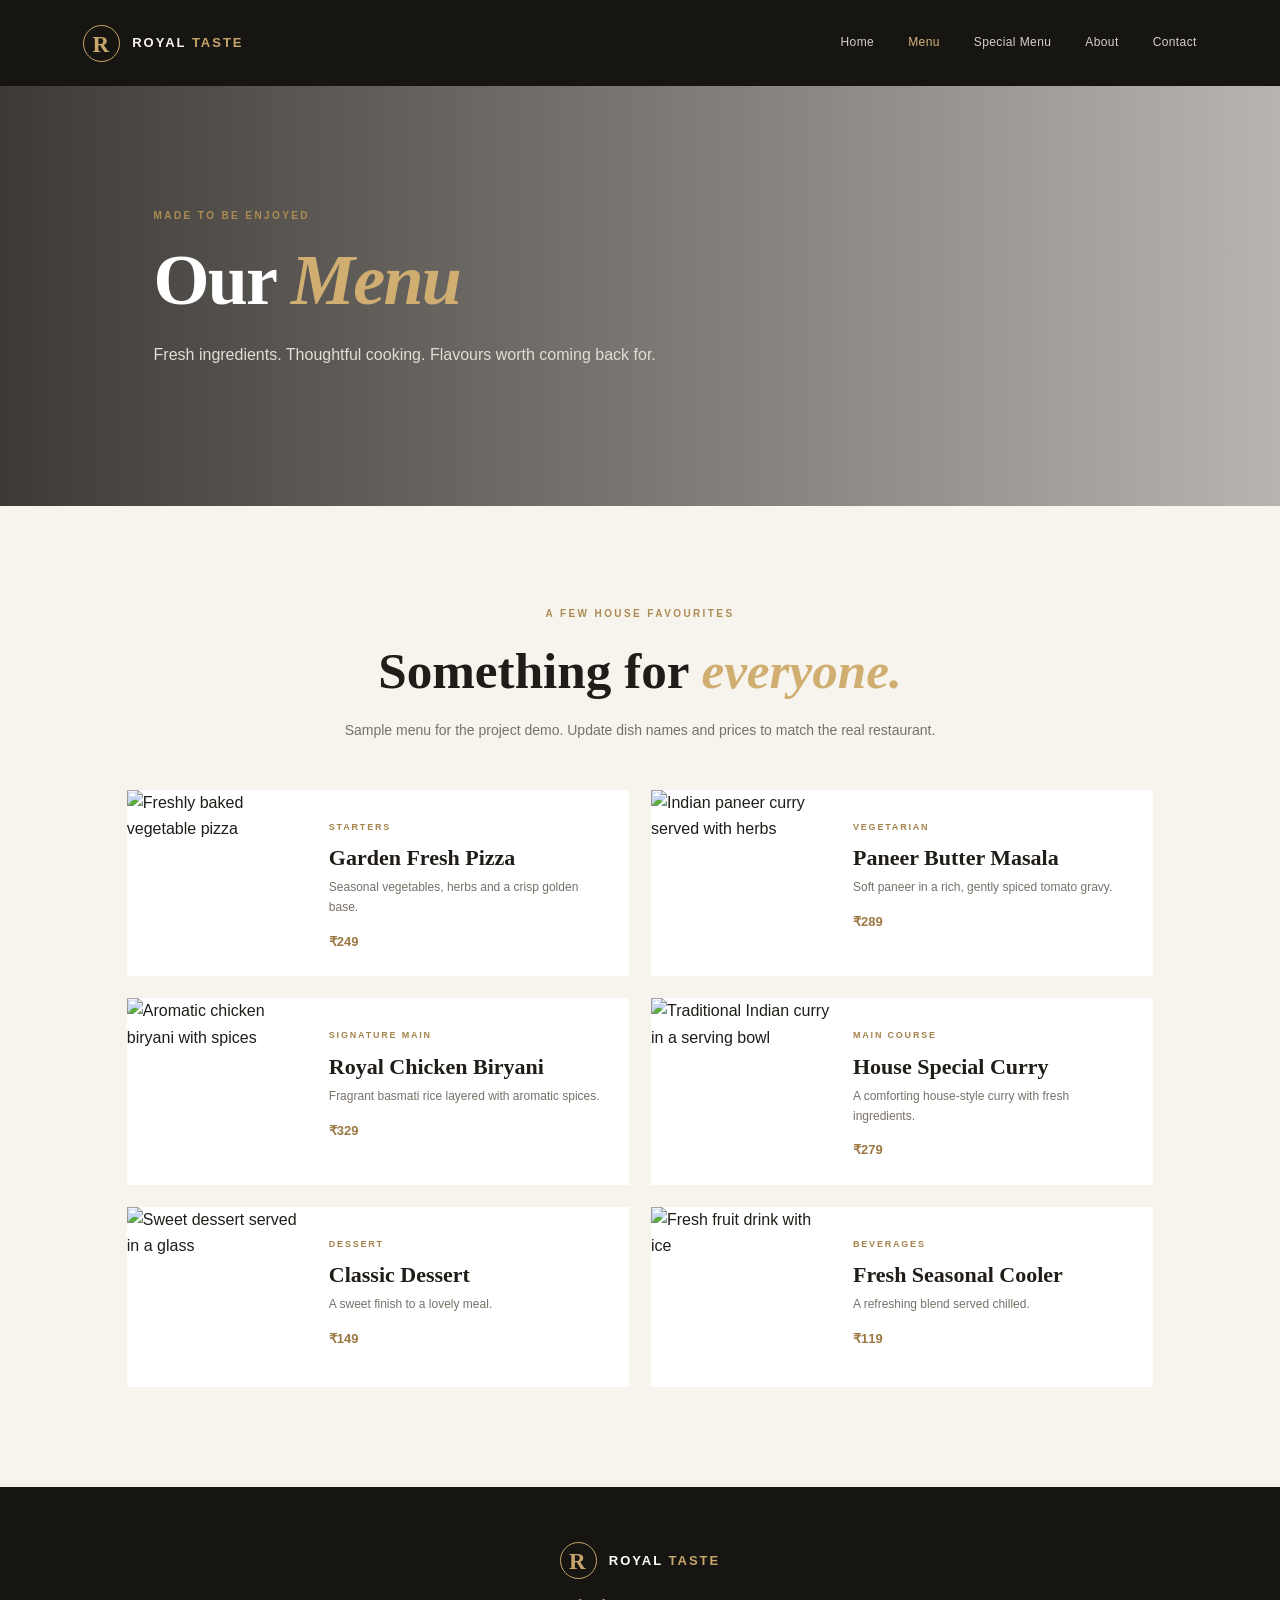
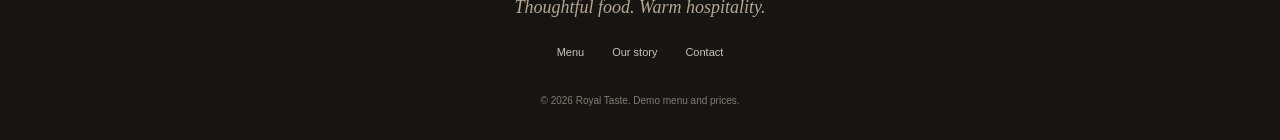
==== menu.html @ 318232ea "Add files via upload" ====
<!doctype html>
<html lang="en"><head>
<meta charset="utf-8"><meta name="viewport" content="width=device-width, initial-scale=1">
<title>Restaurant Menu | Indian Food & Dining Favourites | Royal Taste</title>
<meta name="description" content="Explore the Royal Taste restaurant menu featuring starters, main course favourites, vegetarian dishes, biryani, desserts and refreshing drinks.">
<meta name="keywords" content="restaurant menu, Indian restaurant menu, vegetarian food, non vegetarian food, biryani menu, starters, main course, desserts, restaurant food list">
<link rel="canonical" href="https://www.example.com/menu.html"><meta property="og:title" content="Restaurant Menu | Royal Taste"><meta property="og:description" content="Explore our starters, mains, desserts and drinks."><meta property="og:type" content="website"><link rel="stylesheet" href="styles.css">
</head><body>
<header class="site-header"><a class="brand" href="index.html"><span class="brand-mark">R</span><span>ROYAL <i>TASTE</i></span></a><button class="menu-toggle" aria-label="Toggle navigation" aria-expanded="false">☰</button><nav class="nav" aria-label="Main navigation"><a href="index.html">Home</a><a class="active" href="menu.html">Menu</a><a href="special-menu.html">Special Menu</a><a href="about.html">About</a><a href="contact.html">Contact</a></nav></header>
<main><section class="page-hero menu-hero"><div><p class="eyebrow">MADE TO BE ENJOYED</p><h1>Our <em>Menu</em></h1><p>Fresh ingredients. Thoughtful cooking. Flavours worth coming back for.</p></div></section>
<section class="section-wrap menu-section"><div class="section-heading"><p class="eyebrow">A FEW HOUSE FAVOURITES</p><h2>Something for <em>everyone.</em></h2><p class="muted">Sample menu for the project demo. Update dish names and prices to match the real restaurant.</p></div>
<div class="menu-cards">
<article class="dish"><img src="https://images.unsplash.com/photo-1565299624946-b28f40a0ae38?auto=format&fit=crop&w=800&q=85" alt="Freshly baked vegetable pizza"><div><span class="dish-type">STARTERS</span><h3>Garden Fresh Pizza</h3><p>Seasonal vegetables, herbs and a crisp golden base.</p><b>₹249</b></div></article>
<article class="dish"><img src="https://images.unsplash.com/photo-1567188040759-fb8a883dc6d8?auto=format&fit=crop&w=800&q=85" alt="Indian paneer curry served with herbs"><div><span class="dish-type">VEGETARIAN</span><h3>Paneer Butter Masala</h3><p>Soft paneer in a rich, gently spiced tomato gravy.</p><b>₹289</b></div></article>
<article class="dish"><img src="c:\Users\UHD-4K\Downloads\shreyak-singh-0j4bisyPo3M-unsplash.jpg" alt="Aromatic chicken biryani with spices"><div><span class="dish-type">SIGNATURE MAIN</span><h3>Royal Chicken Biryani</h3><p>Fragrant basmati rice layered with aromatic spices.</p><b>₹329</b></div></article>
<article class="dish"><img src="https://images.unsplash.com/photo-1603894584373-5ac82b2ae398?auto=format&fit=crop&w=800&q=85" alt="Traditional Indian curry in a serving bowl"><div><span class="dish-type">MAIN COURSE</span><h3>House Special Curry</h3><p>A comforting house-style curry with fresh ingredients.</p><b>₹279</b></div></article>
<article class="dish"><img src="c:\Users\UHD-4K\Downloads\kobby-mendez-q54Oxq44MZs-unsplash.jpg" alt="Sweet dessert served in a glass"><div><span class="dish-type">DESSERT</span><h3>Classic Dessert</h3><p>A sweet finish to a lovely meal.</p><b>₹149</b></div></article>
<article class="dish"><img src="c:\Users\UHD-4K\Downloads\cinthia-escalante-7SMkKs8Zi38-unsplash.jpg" alt="Fresh fruit drink with ice"><div><span class="dish-type">BEVERAGES</span><h3>Fresh Seasonal Cooler</h3><p>A refreshing blend served chilled.</p><b>₹119</b></div></article>
</div></section></main>
<footer class="footer"><a class="brand" href="index.html"><span class="brand-mark">R</span><span>ROYAL <i>TASTE</i></span></a><p>Thoughtful food. Warm hospitality.</p><div class="footer-links"><a href="menu.html">Menu</a><a href="about.html">Our story</a><a href="contact.html">Contact</a></div><small>© <span data-year></span> Royal Taste. Demo menu and prices.</small></footer><script src="script.js"></script></body></html>
---- styles.css ----
*{box-sizing:border-box}html{scroll-behavior:smooth}body{margin:0;background:#f7f4ee;color:#201d19;font-family:"DM Sans",sans-serif;line-height:1.65}a{color:inherit;text-decoration:none}.site-header{height:86px;padding:0 6.5%;display:flex;align-items:center;justify-content:space-between;background:#171512;color:#f7f4ee;position:relative;z-index:5}.brand{display:flex;align-items:center;gap:12px;font-size:13px;font-weight:700;letter-spacing:2px}.brand i{font-style:normal;color:#c6a66b}.brand-mark{width:37px;height:37px;border:1px solid #c6a66b;color:#c6a66b;border-radius:50%;display:grid;place-items:center;font-family:"Playfair Display";font-size:23px}.nav{display:flex;gap:34px}.nav a{font-size:12px;color:#d4d0c8;letter-spacing:.4px;transition:.2s}.nav a:hover,.nav a.active{color:#d8b77c}.menu-toggle{display:none;background:none;border:0;color:#fff;font-size:24px}.hero{min-height:690px;background:url("https://images.unsplash.com/photo-1414235077428-338989a2e8c0?auto=format&fit=crop&w=2200&q=90") center/cover;position:relative;color:#fff;display:flex;align-items:center;padding:8% 12%}.hero-shade{position:absolute;inset:0;background:linear-gradient(90deg,rgba(15,13,11,.86),rgba(15,13,11,.42) 55%,rgba(15,13,11,.08))}.hero-content{position:relative;max-width:640px}.eyebrow{font-size:10px;letter-spacing:2.4px;font-weight:700;color:#ad8c54;margin:0 0 18px}.hero h1,.page-hero h1{font:600 clamp(48px,6vw,82px)/1.08 "Playfair Display",serif;margin:0 0 22px;letter-spacing:-1.8px}.hero h1 em,.page-hero h1 em,h2 em{color:#d0ae72;font-style:italic}.hero-copy{max-width:440px;color:#e0ddd7;font-size:15px}.actions{display:flex;align-items:center;gap:28px;margin-top:34px}.btn{display:inline-flex;align-items:center;justify-content:center;padding:14px 24px;font-size:11px;letter-spacing:1px;text-transform:uppercase;font-weight:700;border:0;cursor:pointer}.btn-gold{background:#c7a66b;color:#191612}.btn-dark{background:#211e19;color:#fff}.text-link{font-size:11px;letter-spacing:.8px;text-transform:uppercase;border-bottom:1px solid #b89a68;padding-bottom:6px}.text-link span{color:#c7a66b}.hero-note{position:absolute;bottom:30px;left:6.5%;right:6.5%;display:flex;justify-content:space-between;color:#ddd;font-size:9px;letter-spacing:2px}.section-wrap{max-width:1180px;margin:auto;padding:100px 6%}.intro{display:grid;grid-template-columns:1fr 1fr;gap:70px;align-items:end}.section-wrap h2,.quote-band h2,.map-placeholder h2{font:600 clamp(34px,4vw,52px)/1.18 "Playfair Display",serif;margin:0 0 18px}.muted{color:#777168;font-size:14px}.intro-copy{max-width:470px}.feature-grid{display:grid;grid-template-columns:1fr 1fr;gap:26px;padding-top:10px}.feature-card{position:relative;min-height:470px;overflow:hidden;background:#211e19;color:#fff}.feature-card img{width:100%;height:470px;object-fit:cover;opacity:.72;transition:transform .7s}.feature-card:hover img{transform:scale(1.04)}.feature-card div{position:absolute;bottom:38px;left:38px}.feature-card h3{font:600 31px/1.2 "Playfair Display";margin:0 0 20px}.feature-card .text-link{display:inline-block}.quote-band{background:#211e19;color:#fff;text-align:center;padding:90px 20px}.quote-band h2{font-size:clamp(34px,4vw,50px)}.footer{background:#171512;color:#c8c2b8;text-align:center;padding:55px 20px 28px}.footer .brand{justify-content:center;color:#fff}.footer>p{font:italic 18px "Playfair Display";color:#b5a78f}.footer-links{display:flex;justify-content:center;gap:28px;margin:25px 0}.footer-links a{font-size:11px}.footer small{font-size:10px;color:#817b72}.page-hero{min-height:420px;display:flex;align-items:center;padding:70px 12%;background-position:center;background-size:cover;position:relative;color:#fff}.page-hero:before{content:"";position:absolute;inset:0;background:linear-gradient(90deg,rgba(20,17,14,.82),rgba(20,17,14,.28))}.page-hero>div{position:relative;max-width:700px}.page-hero h1{font-size:clamp(48px,6vw,72px)}.page-hero p:not(.eyebrow){color:#e1ddd5;max-width:530px}.menu-hero{background-image:url("https://images.unsplash.com/photo-1555939594-58d7cb561ad1?auto=format&fit=crop&w=1800&q=85")}.special-hero{background-image:url("https://images.unsplash.com/photo-1547592180-85f173990554?auto=format&fit=crop&w=1800&q=85")}.about-hero{background-image:url("https://images.unsplash.com/photo-1559339352-11d035aa65de?auto=format&fit=crop&w=1800&q=85")}.contact-hero{background-image:url("https://images.unsplash.com/photo-1517248135467-4c7edcad34c4?auto=format&fit=crop&w=1800&q=85")}.section-heading{text-align:center;max-width:650px;margin:0 auto 48px}.section-heading .muted{margin-top:12px}.menu-cards{display:grid;grid-template-columns:1fr 1fr;gap:22px}.dish{display:grid;grid-template-columns:180px 1fr;background:#fff;min-height:180px}.dish img{width:180px;height:100%;min-height:180px;object-fit:cover}.dish>div{padding:22px}.dish-type{font-size:9px;letter-spacing:1.8px;color:#a4824c;font-weight:700}.dish h3,.special-grid h3{font:600 22px "Playfair Display";margin:7px 0}.dish p,.special-grid p{font-size:12px;color:#777168;margin:0 0 10px}.dish b{font-size:13px;color:#9b7844}.special-feature{display:grid;grid-template-columns:1.1fr .9fr;background:#fff;align-items:center;margin-bottom:65px}.special-feature img{width:100%;height:440px;object-fit:cover}.special-feature>div{padding:50px}.special-feature h2{font:600 38px "Playfair Display";margin:12px 0}.special-feature p{color:#777168;font-size:14px;margin-bottom:25px}.special-grid{display:grid;grid-template-columns:repeat(3,1fr);gap:24px}.special-grid img{width:100%;height:230px;object-fit:cover}.story-layout{display:grid;grid-template-columns:1fr 1fr;gap:75px;align-items:center}.story-layout img{width:100%;height:470px;object-fit:cover}.story-layout .muted{line-height:1.9}.values-band{display:grid;grid-template-columns:repeat(3,1fr);background:#211e19;color:#fff;padding:65px 10%;gap:55px}.values-band span{color:#c7a66b;font-size:12px}.values-band h3{font:600 25px "Playfair Display";margin:12px 0}.values-band p{color:#bdb6aa;font-size:13px}.contact-layout{display:grid;grid-template-columns:.9fr 1.1fr;gap:90px}.contact-detail{border-top:1px solid #ded8cd;padding:17px 0}.contact-detail span{font-size:9px;letter-spacing:1.8px;color:#a4824c;font-weight:700}.contact-detail p{font-size:13px;margin:5px 0 0}.contact-form{background:#fff;padding:38px;display:grid;gap:17px}.contact-form label{display:grid;gap:7px;font-size:11px;font-weight:700;color:#5b554c}.contact-form input,.contact-form textarea{width:100%;border:1px solid #e4dfd6;background:#fbfaf7;padding:13px;font:13px "DM Sans";outline:none}.contact-form input:focus,.contact-form textarea:focus{border-color:#b99a68}.contact-form textarea{resize:vertical}.contact-form .btn{justify-self:start}.form-note{font-size:10px;color:#8b8479;margin:0}.map-placeholder{min-height:250px;background:#e9e4da;display:grid;place-items:center;text-align:center;padding:50px 20px}.map-placeholder h2{font-size:36px}.map-placeholder p:last-child{font-size:12px;color:#777168}
@media(max-width:760px){.site-header{height:72px;padding:0 5%}.menu-toggle{display:block}.nav{display:none;position:absolute;top:72px;left:0;right:0;background:#171512;padding:18px 7% 25px;flex-direction:column;gap:18px}.nav.open{display:flex}.hero{min-height:620px;padding:18% 7%}.hero h1{font-size:55px}.hero-note{left:7%;right:7%;font-size:8px}.intro,.feature-grid,.menu-cards,.special-feature,.story-layout,.contact-layout{grid-template-columns:1fr}.section-wrap{padding:70px 6%}.intro{gap:15px}.feature-card,.feature-card img{min-height:400px;height:400px}.page-hero{min-height:360px;padding:65px 7%}.dish{grid-template-columns:125px 1fr}.dish img{width:125px;min-height:170px}.dish>div{padding:16px}.dish h3{font-size:19px}.special-feature img{height:300px}.special-feature>div{padding:30px}.special-grid{grid-template-columns:1fr}.special-grid img{height:260px}.story-layout{gap:30px}.story-layout img{height:320px}.values-band{grid-template-columns:1fr;gap:20px;padding:50px 9%}.contact-layout{gap:35px}.contact-form{padding:25px}.footer-links{gap:17px}}
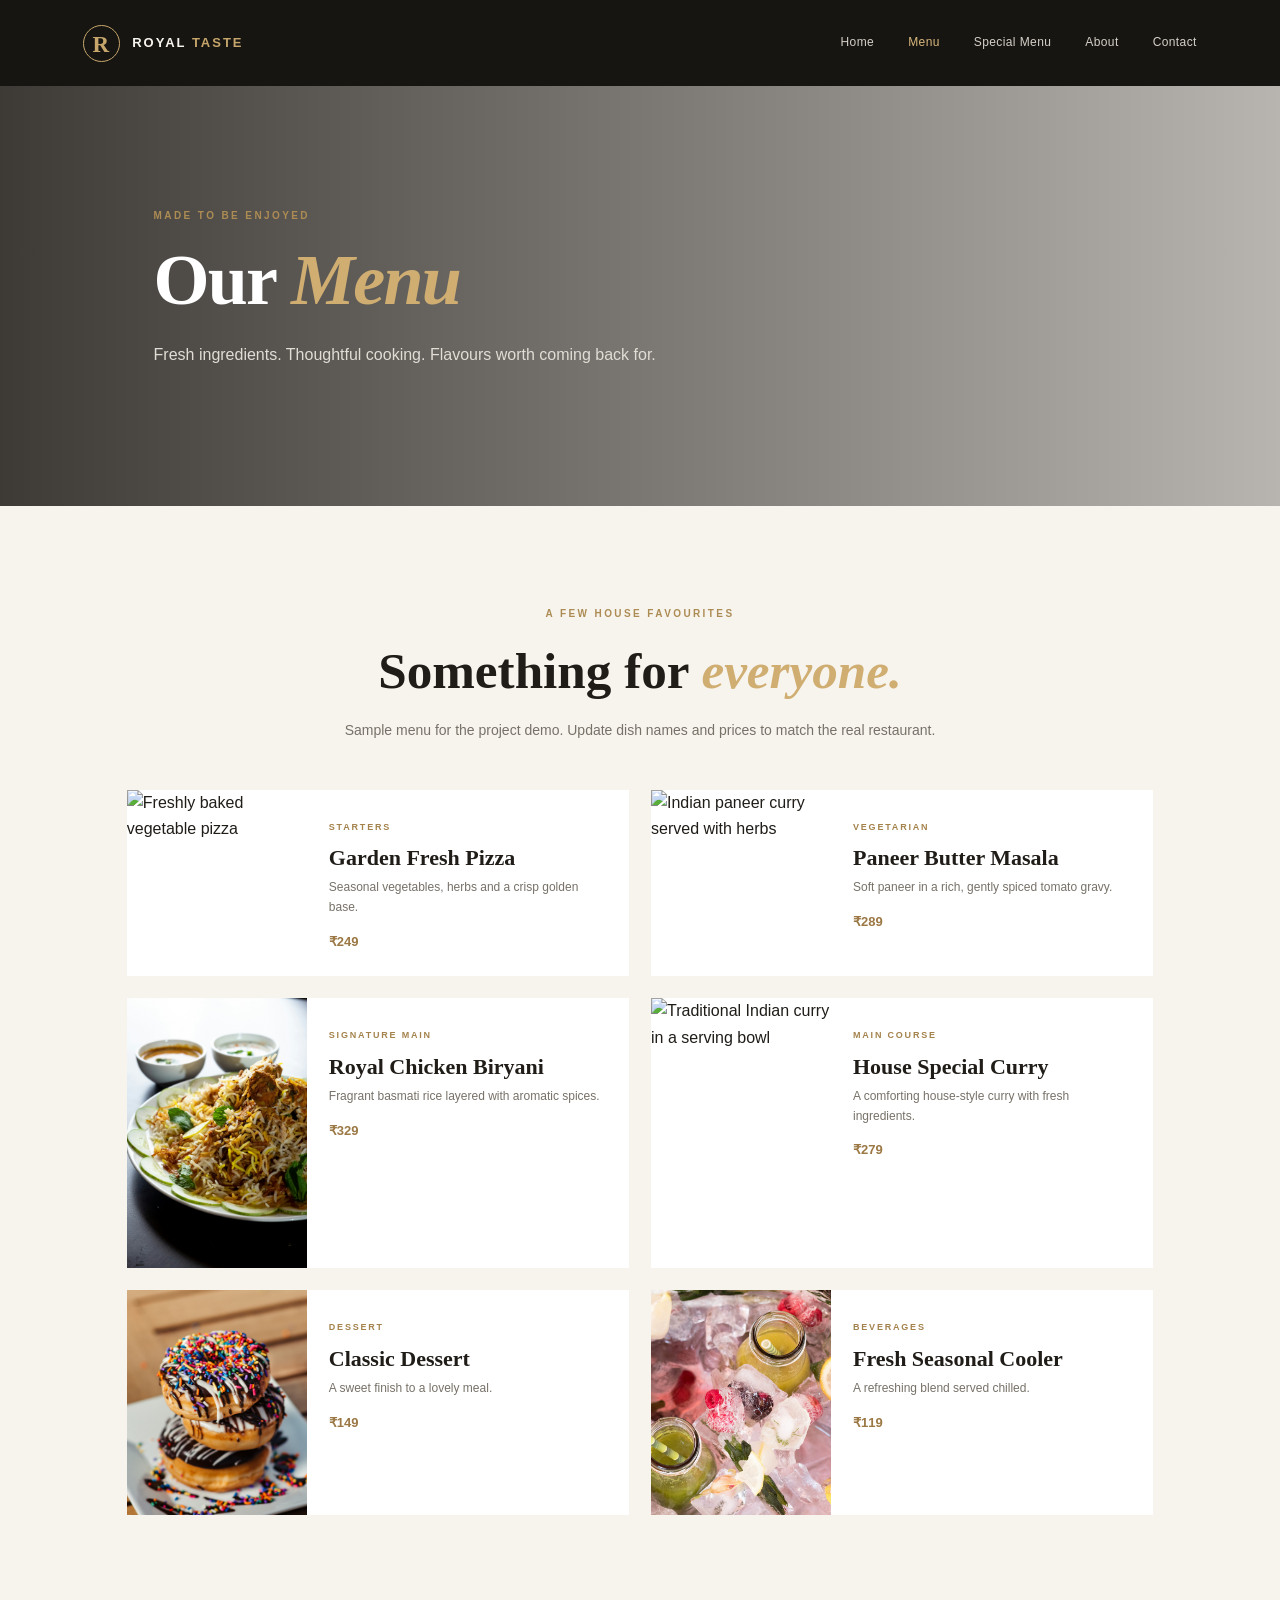
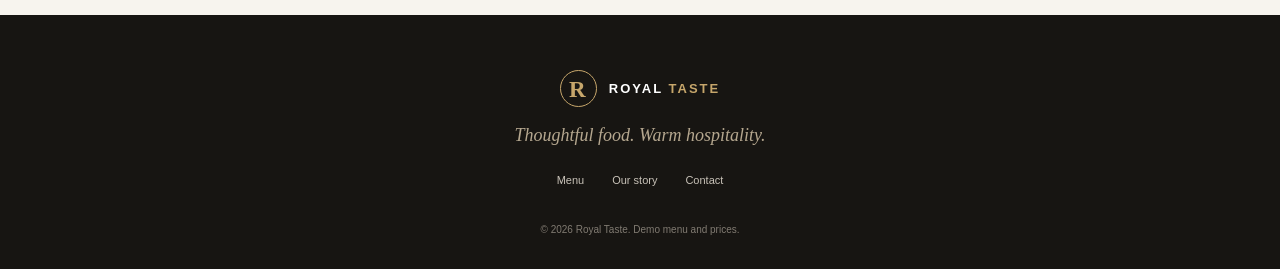
==== commit 106a95f8: "Update menu.html" ====
--- a/menu.html
+++ b/menu.html
@@ -12,9 +12,9 @@
 <div class="menu-cards">
 <article class="dish"><img src="https://images.unsplash.com/photo-1565299624946-b28f40a0ae38?auto=format&fit=crop&w=800&q=85" alt="Freshly baked vegetable pizza"><div><span class="dish-type">STARTERS</span><h3>Garden Fresh Pizza</h3><p>Seasonal vegetables, herbs and a crisp golden base.</p><b>₹249</b></div></article>
 <article class="dish"><img src="https://images.unsplash.com/photo-1567188040759-fb8a883dc6d8?auto=format&fit=crop&w=800&q=85" alt="Indian paneer curry served with herbs"><div><span class="dish-type">VEGETARIAN</span><h3>Paneer Butter Masala</h3><p>Soft paneer in a rich, gently spiced tomato gravy.</p><b>₹289</b></div></article>
-<article class="dish"><img src="c:\Users\UHD-4K\Downloads\shreyak-singh-0j4bisyPo3M-unsplash.jpg" alt="Aromatic chicken biryani with spices"><div><span class="dish-type">SIGNATURE MAIN</span><h3>Royal Chicken Biryani</h3><p>Fragrant basmati rice layered with aromatic spices.</p><b>₹329</b></div></article>
+<article class="dish"><img src="shreyak-singh-0j4bisyPo3M-unsplash.jpg" alt="Aromatic chicken biryani with spices"><div><span class="dish-type">SIGNATURE MAIN</span><h3>Royal Chicken Biryani</h3><p>Fragrant basmati rice layered with aromatic spices.</p><b>₹329</b></div></article>
 <article class="dish"><img src="https://images.unsplash.com/photo-1603894584373-5ac82b2ae398?auto=format&fit=crop&w=800&q=85" alt="Traditional Indian curry in a serving bowl"><div><span class="dish-type">MAIN COURSE</span><h3>House Special Curry</h3><p>A comforting house-style curry with fresh ingredients.</p><b>₹279</b></div></article>
-<article class="dish"><img src="c:\Users\UHD-4K\Downloads\kobby-mendez-q54Oxq44MZs-unsplash.jpg" alt="Sweet dessert served in a glass"><div><span class="dish-type">DESSERT</span><h3>Classic Dessert</h3><p>A sweet finish to a lovely meal.</p><b>₹149</b></div></article>
-<article class="dish"><img src="c:\Users\UHD-4K\Downloads\cinthia-escalante-7SMkKs8Zi38-unsplash.jpg" alt="Fresh fruit drink with ice"><div><span class="dish-type">BEVERAGES</span><h3>Fresh Seasonal Cooler</h3><p>A refreshing blend served chilled.</p><b>₹119</b></div></article>
+<article class="dish"><img src="kobby-mendez-q54Oxq44MZs-unsplash.jpg" alt="Sweet dessert served in a glass"><div><span class="dish-type">DESSERT</span><h3>Classic Dessert</h3><p>A sweet finish to a lovely meal.</p><b>₹149</b></div></article>
+<article class="dish"><img src="cinthia-escalante-7SMkKs8Zi38-unsplash.jpg" alt="Fresh fruit drink with ice"><div><span class="dish-type">BEVERAGES</span><h3>Fresh Seasonal Cooler</h3><p>A refreshing blend served chilled.</p><b>₹119</b></div></article>
 </div></section></main>
-<footer class="footer"><a class="brand" href="index.html"><span class="brand-mark">R</span><span>ROYAL <i>TASTE</i></span></a><p>Thoughtful food. Warm hospitality.</p><div class="footer-links"><a href="menu.html">Menu</a><a href="about.html">Our story</a><a href="contact.html">Contact</a></div><small>© <span data-year></span> Royal Taste. Demo menu and prices.</small></footer><script src="script.js"></script></body></html>+<footer class="footer"><a class="brand" href="index.html"><span class="brand-mark">R</span><span>ROYAL <i>TASTE</i></span></a><p>Thoughtful food. Warm hospitality.</p><div class="footer-links"><a href="menu.html">Menu</a><a href="about.html">Our story</a><a href="contact.html">Contact</a></div><small>© <span data-year></span> Royal Taste. Demo menu and prices.</small></footer><script src="script.js"></script></body></html>
